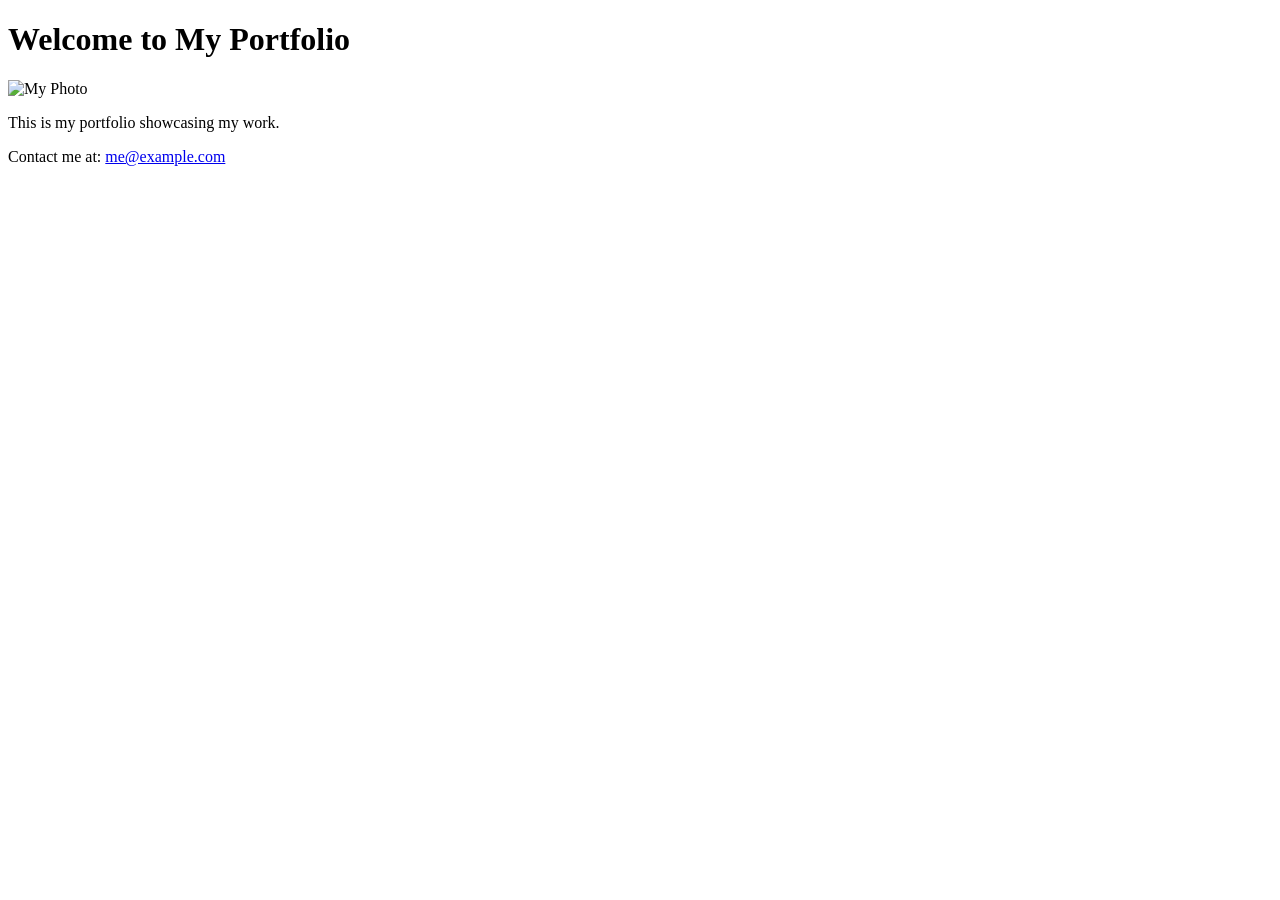
==== assets/index.html @ 0efcb41d "Updated index.html with new content and moved to assets/index.html" ====
<!DOCTYPE html>
<html lang="en">
<head>
    <meta charset="UTF-8">
    <meta name="viewport" content="width=device-width, initial-scale=1.0">
    <title>Portfolio</title>
    <link rel="stylesheet" href="assets/styles.css">
</head>
<body>
    <header>
        <h1>Welcome to My Portfolio</h1>
    </header>
    <main>
        <img src="assets/images/myphoto.jpg" alt="My Photo">
        <p>This is my portfolio showcasing my work.</p>
    </main>
    <footer>
        <p>Contact me at: <a href="mailto:me@example.com">me@example.com</a></p>
    </footer>
</body>
</html>
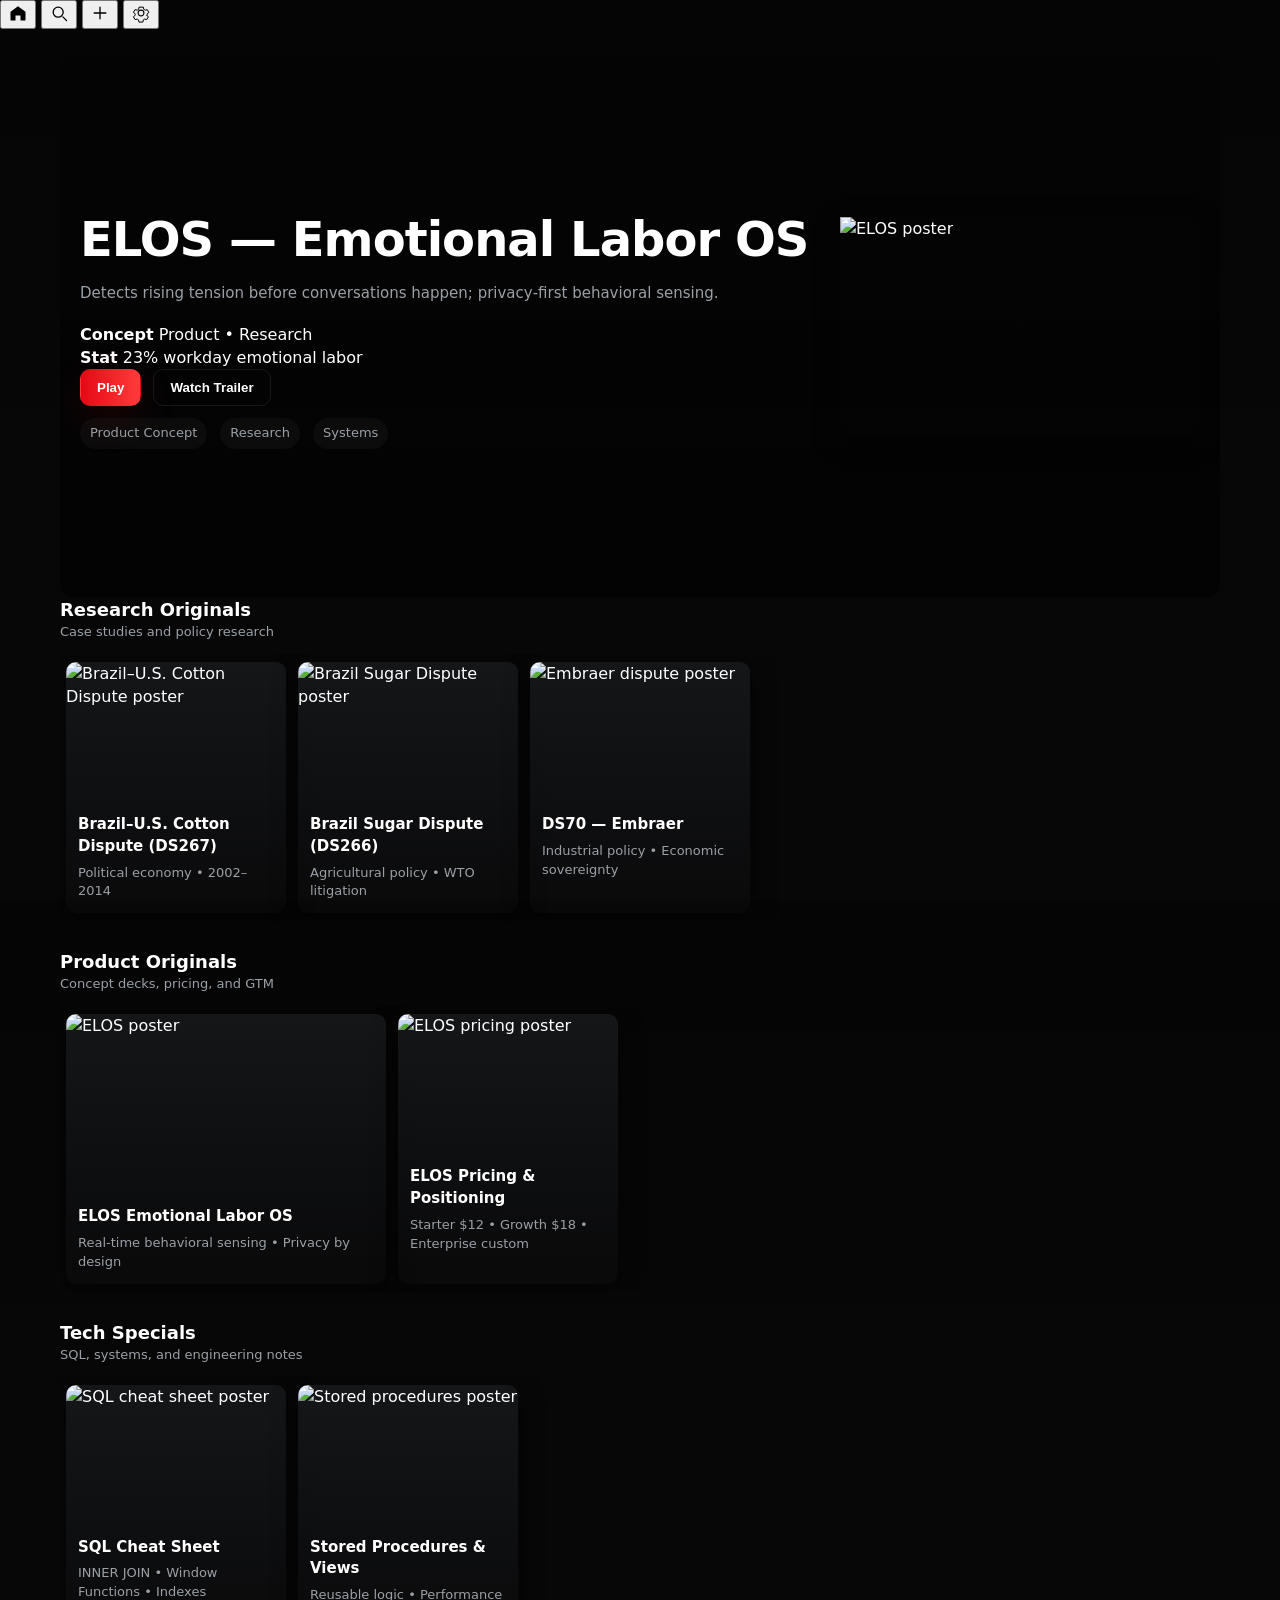
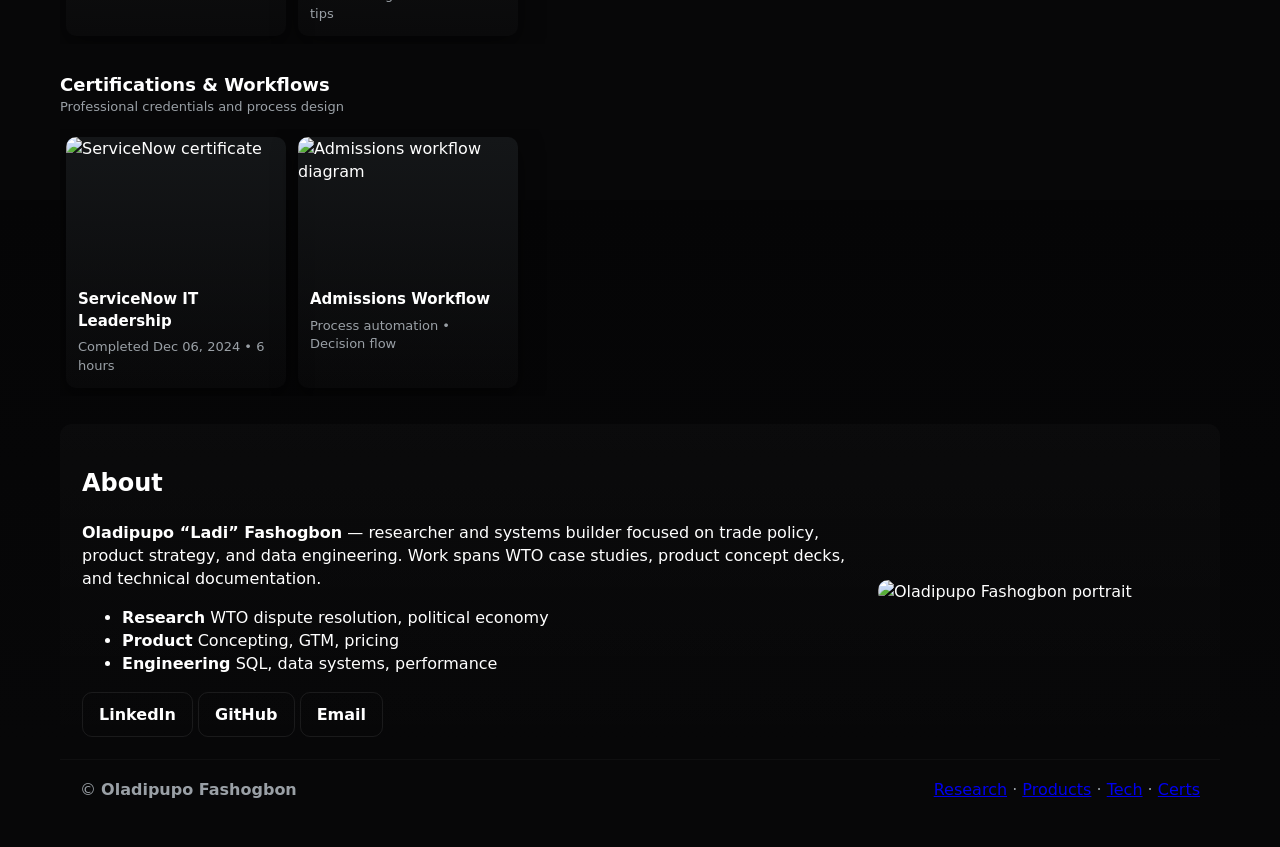
==== commit b2eace1e: "Update index.html" ====
--- a/assets/index.html
+++ b/assets/index.html
@@ -1,21 +1,261 @@
-<!DOCTYPE html>
+<!doctype html>
 <html lang="en">
 <head>
-    <meta charset="UTF-8">
-    <meta name="viewport" content="width=device-width, initial-scale=1.0">
-    <title>Portfolio</title>
-    <link rel="stylesheet" href="assets/styles.css">
+  <meta charset="utf-8" />
+  <meta name="viewport" content="width=device-width,initial-scale=1" />
+  <title>Oladipupo “Ladi” Fashogbon — Portfolio</title>
+  <link rel="stylesheet" href="styles.css" />
 </head>
 <body>
-    <header>
-        <h1>Welcome to My Portfolio</h1>
-    </header>
-    <main>
-        <img src="assets/images/myphoto.jpg" alt="My Photo">
-        <p>This is my portfolio showcasing my work.</p>
+  <div class="app">
+    <!-- Left navigation -->
+    <nav class="nav" aria-label="Primary">
+      <button class="nav-icon" title="Home" aria-label="Home">
+        <svg width="20" height="20" viewBox="0 0 24 24" fill="none" aria-hidden="true">
+          <path d="M3 10.5L12 4l9 6.5V20a1 1 0 0 1-1 1h-5v-6H9v6H4a1 1 0 0 1-1-1V10.5z" fill="currentColor"/>
+        </svg>
+      </button>
+      <button class="nav-icon" title="Search" aria-label="Search">
+        <svg width="20" height="20" viewBox="0 0 24 24" fill="none" aria-hidden="true">
+          <path d="M21 21l-4.35-4.35" stroke="currentColor" stroke-width="1.6" stroke-linecap="round" stroke-linejoin="round"/>
+          <circle cx="11" cy="11" r="6" stroke="currentColor" stroke-width="1.6" fill="none"/>
+        </svg>
+      </button>
+      <button class="nav-icon" title="My List" aria-label="My List">
+        <svg width="20" height="20" viewBox="0 0 24 24" fill="none" aria-hidden="true">
+          <path d="M12 5v14M5 12h14" stroke="currentColor" stroke-width="1.6" stroke-linecap="round" stroke-linejoin="round"/>
+        </svg>
+      </button>
+      <button class="nav-icon" title="Settings" aria-label="Settings">
+        <svg width="20" height="20" viewBox="0 0 24 24" fill="none" aria-hidden="true">
+          <path d="M12 15.5a3.5 3.5 0 1 0 0-7 3.5 3.5 0 0 0 0 7z" stroke="currentColor" stroke-width="1.4" fill="none"/>
+          <path d="M19.4 15a7.9 7.9 0 0 0 .1-1 7.9 7.9 0 0 0-.1-1l2.1-1.6-2-3.4-2.5.6a8 8 0 0 0-1.7-1l-.4-2.6H9.6l-.4 2.6a8 8 0 0 0-1.7 1L4.9 7.9 2.9 11.3 5 12.9a7.9 7.9 0 0 0 0 2l-2.1 1.6 2 3.4 2.5-.6a8 8 0 0 0 1.7 1l.4 2.6h4.8l.4-2.6a8 8 0 0 0 1.7-1l2.5.6 2-3.4-2.1-1.6z" stroke="currentColor" stroke-width="1.2" fill="none"/>
+        </svg>
+      </button>
+    </nav>
+
+    <!-- Main content -->
+    <main class="main" id="main">
+      <!-- Hero -->
+      <header class="hero" role="banner" aria-label="Featured">
+        <div class="hero-overlay" aria-hidden="true"></div>
+        <div class="hero-inner container">
+          <div class="hero-left">
+            <h1 class="name">ELOS — Emotional Labor OS</h1>
+            <p class="tagline">Detects rising tension before conversations happen; privacy‑first behavioral sensing.</p>
+
+            <div class="badges" aria-hidden="true">
+              <div class="badge"><strong>Concept</strong> <span class="score">Product • Research</span></div>
+              <div class="badge"><strong>Stat</strong> <span class="score">23% workday emotional labor</span></div>
+            </div>
+
+            <div class="hero-ctas">
+              <button class="btn play" data-feature="elos" aria-haspopup="dialog">Play</button>
+              <button class="btn trailer" data-feature="elos-trailer">Watch Trailer</button>
+            </div>
+
+            <div class="meta" style="margin-top:12px">
+              <span class="meta-pill">Product Concept</span>
+              <span class="meta-pill">Research</span>
+              <span class="meta-pill">Systems</span>
+            </div>
+          </div>
+
+          <div class="hero-right">
+            <div class="hero-poster" aria-hidden="true">
+              <!-- Replace with your preferred hero poster -->
+              <img src="assets/elos-poster.jpg" alt="ELOS poster" loading="lazy" />
+            </div>
+          </div>
+        </div>
+      </header>
+
+      <!-- Research Originals -->
+      <section class="row" id="research" aria-labelledby="research-title">
+        <div class="row-header container">
+          <div>
+            <h2 id="research-title" class="row-title">Research Originals</h2>
+            <p class="row-sub">Case studies and policy research</p>
+          </div>
+        </div>
+
+        <div class="carousel container" data-row="research" tabindex="0" aria-label="Research carousel">
+          <article class="card" data-id="ds267" tabindex="0" role="button" aria-pressed="false">
+            <div class="card-media">
+              <img src="assets/ds267-poster.jpg" alt="Brazil–U.S. Cotton Dispute poster" loading="lazy" />
+            </div>
+            <div class="card-meta">
+              <h3>Brazil–U.S. Cotton Dispute (DS267)</h3>
+              <p>Political economy • 2002–2014</p>
+            </div>
+          </article>
+
+          <article class="card" data-id="ds266" tabindex="0" role="button" aria-pressed="false">
+            <div class="card-media">
+              <img src="assets/ds266-poster.jpg" alt="Brazil Sugar Dispute poster" loading="lazy" />
+            </div>
+            <div class="card-meta">
+              <h3>Brazil Sugar Dispute (DS266)</h3>
+              <p>Agricultural policy • WTO litigation</p>
+            </div>
+          </article>
+
+          <article class="card" data-id="ds70" tabindex="0" role="button" aria-pressed="false">
+            <div class="card-media">
+              <img src="assets/ds70-poster.jpg" alt="Embraer dispute poster" loading="lazy" />
+            </div>
+            <div class="card-meta">
+              <h3>DS70 — Embraer</h3>
+              <p>Industrial policy • Economic sovereignty</p>
+            </div>
+          </article>
+        </div>
+      </section>
+
+      <!-- Product Originals -->
+      <section class="row" id="product" aria-labelledby="product-title">
+        <div class="row-header container">
+          <div>
+            <h2 id="product-title" class="row-title">Product Originals</h2>
+            <p class="row-sub">Concept decks, pricing, and GTM</p>
+          </div>
+        </div>
+
+        <div class="carousel container" data-row="product" tabindex="0" aria-label="Product carousel">
+          <article class="card featured" data-id="elos" tabindex="0" role="button" aria-pressed="false">
+            <div class="card-media">
+              <img src="assets/elos-poster.jpg" alt="ELOS poster" loading="lazy" />
+            </div>
+            <div class="card-meta">
+              <h3>ELOS Emotional Labor OS</h3>
+              <p>Real‑time behavioral sensing • Privacy by design</p>
+            </div>
+          </article>
+
+          <article class="card" data-id="elos-cost" tabindex="0" role="button" aria-pressed="false">
+            <div class="card-media">
+              <img src="assets/elos-pricing.jpg" alt="ELOS pricing poster" loading="lazy" />
+            </div>
+            <div class="card-meta">
+              <h3>ELOS Pricing & Positioning</h3>
+              <p>Starter $12 • Growth $18 • Enterprise custom</p>
+            </div>
+          </article>
+        </div>
+      </section>
+
+      <!-- Tech Specials -->
+      <section class="row" id="tech" aria-labelledby="tech-title">
+        <div class="row-header container">
+          <div>
+            <h2 id="tech-title" class="row-title">Tech Specials</h2>
+            <p class="row-sub">SQL, systems, and engineering notes</p>
+          </div>
+        </div>
+
+        <div class="carousel container" data-row="tech" tabindex="0" aria-label="Tech carousel">
+          <article class="card" data-id="sql" tabindex="0" role="button" aria-pressed="false">
+            <div class="card-media">
+              <img src="assets/sql-poster.jpg" alt="SQL cheat sheet poster" loading="lazy" />
+            </div>
+            <div class="card-meta">
+              <h3>SQL Cheat Sheet</h3>
+              <p>INNER JOIN • Window Functions • Indexes</p>
+            </div>
+          </article>
+
+          <article class="card" data-id="stored-proc" tabindex="0" role="button" aria-pressed="false">
+            <div class="card-media">
+              <img src="assets/sql-procs.jpg" alt="Stored procedures poster" loading="lazy" />
+            </div>
+            <div class="card-meta">
+              <h3>Stored Procedures & Views</h3>
+              <p>Reusable logic • Performance tips</p>
+            </div>
+          </article>
+        </div>
+      </section>
+
+      <!-- Certifications & Workflows -->
+      <section class="row" id="certs" aria-labelledby="certs-title">
+        <div class="row-header container">
+          <div>
+            <h2 id="certs-title" class="row-title">Certifications & Workflows</h2>
+            <p class="row-sub">Professional credentials and process design</p>
+          </div>
+        </div>
+
+        <div class="carousel container" data-row="certs" tabindex="0" aria-label="Certifications carousel">
+          <article class="card" data-id="servicenow" tabindex="0" role="button" aria-pressed="false">
+            <div class="card-media">
+              <img src="assets/servicenow-cert.jpg" alt="ServiceNow certificate" loading="lazy" />
+            </div>
+            <div class="card-meta">
+              <h3>ServiceNow IT Leadership</h3>
+              <p>Completed Dec 06, 2024 • 6 hours</p>
+            </div>
+          </article>
+
+          <article class="card" data-id="admissions" tabindex="0" role="button" aria-pressed="false">
+            <div class="card-media">
+              <img src="assets/admissions-flow.jpg" alt="Admissions workflow diagram" loading="lazy" />
+            </div>
+            <div class="card-meta">
+              <h3>Admissions Workflow</h3>
+              <p>Process automation • Decision flow</p>
+            </div>
+          </article>
+        </div>
+      </section>
+
+      <!-- About -->
+      <section id="about" class="about container" aria-labelledby="about-title">
+        <div class="about-left">
+          <h2 id="about-title">About</h2>
+          <p><strong>Oladipupo “Ladi” Fashogbon</strong> — researcher and systems builder focused on trade policy, product strategy, and data engineering. Work spans WTO case studies, product concept decks, and technical documentation.</p>
+
+          <ul class="skills" style="margin-top:12px">
+            <li><strong>Research</strong> WTO dispute resolution, political economy</li>
+            <li><strong>Product</strong> Concepting, GTM, pricing</li>
+            <li><strong>Engineering</strong> SQL, data systems, performance</li>
+          </ul>
+
+          <div class="contact" style="margin-top:12px">
+            <a class="btn" href="https://linkedin.com/in/oladipupo-f-3a620213a" target="_blank" rel="noopener">LinkedIn</a>
+            <a class="btn" href="https://github.com/ladicfash" target="_blank" rel="noopener">GitHub</a>
+            <a class="btn" href="mailto:you@example.com">Email</a>
+          </div>
+        </div>
+
+        <div class="about-right">
+          <!-- Your face photo used as profile image -->
+          <img src="assets/face.jpg" alt="Oladipupo Fashogbon portrait" loading="lazy" />
+        </div>
+      </section>
+
+      <!-- Footer -->
+      <footer class="site-footer" role="contentinfo">
+        <div class="footer-inner container">
+          <div>© <strong>Oladipupo Fashogbon</strong></div>
+          <div class="footer-links" aria-hidden="true">
+            <a href="#research">Research</a> ·
+            <a href="#product">Products</a> ·
+            <a href="#tech">Tech</a> ·
+            <a href="#certs">Certs</a>
+          </div>
+        </div>
+      </footer>
     </main>
-    <footer>
-        <p>Contact me at: <a href="mailto:me@example.com">me@example.com</a></p>
-    </footer>
+  </div>
+
+  <!-- Modal -->
+  <div id="modal" class="modal" aria-hidden="true">
+    <div class="modal-content" role="dialog" aria-modal="true" aria-labelledby="modal-title">
+      <button class="modal-close" aria-label="Close">×</button>
+      <div id="modal-body" tabindex="-1"></div>
+    </div>
+  </div>
+
+  <script src="app.js" type="module"></script>
 </body>
-</html>+</html>
--- a/assets/styles.css
+++ b/assets/styles.css
@@ -0,0 +1,150 @@
+
+
+:root{
+  --bg:#050506;
+  --panel:#0f1112;
+  --card:#141618;
+  --muted:#9aa0a6;
+  --accent:#e50914;
+  --glass:rgba(255,255,255,0.03);
+  --glass-2:rgba(255,255,255,0.02);
+  --max-width:1200px;
+  --gap:18px;
+  --radius:12px;
+  --shadow-lg:0 30px 80px rgba(0,0,0,0.7);
+  --shadow-sm:0 8px 24px rgba(0,0,0,0.5);
+  --transition:220ms cubic-bezier(.2,.9,.3,1);
+  --mono: ui-monospace, SFMono-Regular, Menlo, Monaco, "Roboto Mono", monospace;
+  --ui-font: Inter, system-ui, -apple-system, "Segoe UI", Roboto, "Helvetica Neue", Arial;
+  --card-aspect: 16/9;
+}
+
+/* Reset and base */
+*{box-sizing:border-box}
+html,body{height:100%}
+body{
+  margin:0;
+  background:linear-gradient(180deg,var(--bg),#070708 60%);
+  color:#fff;
+  font-family:var(--ui-font);
+  -webkit-font-smoothing:antialiased;
+  -moz-osx-font-smoothing:grayscale;
+  line-height:1.45;
+}
+
+/* Container */
+main{max-width:var(--max-width);margin:0 auto;padding:28px 20px}
+
+/* Hero */
+.hero{
+  position:relative;
+  min-height:60vh;
+  display:flex;
+  align-items:center;
+  padding:48px 0;
+  overflow:hidden;
+  border-radius:12px;
+}
+.hero-overlay{
+  position:absolute;inset:0;background:linear-gradient(180deg,rgba(0,0,0,0.25),rgba(0,0,0,0.6));
+  pointer-events:none;
+}
+.hero-inner{
+  position:relative;z-index:2;display:flex;gap:28px;align-items:center;width:100%;max-width:var(--max-width);margin:0 auto;padding:0 20px;
+}
+.hero-left{flex:1;min-width:0}
+.hero-right{width:360px;flex:0 0 360px}
+.hero-poster{width:100%;height:220px;object-fit:cover;border-radius:12px;box-shadow:var(--shadow-sm);display:block;transition:transform var(--transition)}
+.hero-poster:hover{transform:translateY(-6px) scale(1.01)}
+
+.name{font-size:clamp(28px,4.6vw,48px);margin:0 0 8px;letter-spacing:-0.02em}
+.tagline{color:var(--muted);margin:0 0 18px;font-size:15px}
+.hero-ctas{display:flex;gap:12px;margin-bottom:12px}
+.meta-pill{display:inline-block;background:var(--glass);padding:6px 10px;border-radius:999px;margin-right:8px;color:var(--muted);font-size:13px}
+
+/* Buttons */
+.btn{
+  display:inline-flex;align-items:center;gap:10px;padding:10px 16px;border-radius:10px;border:1px solid rgba(255,255,255,0.08);
+  background:transparent;color:#fff;font-weight:700;cursor:pointer;text-decoration:none;transition:transform var(--transition),box-shadow var(--transition);
+}
+.btn.play{background:linear-gradient(90deg,var(--accent),#ff3b3b);border-color:transparent;box-shadow:0 12px 40px rgba(229,9,20,0.12)}
+.btn.info{background:transparent;border:1px solid rgba(255,255,255,0.06)}
+.btn:focus{outline:none;box-shadow:0 0 0 4px rgba(229,9,20,0.12);border-radius:10px}
+
+/* Row / Carousel */
+.row{margin-bottom:28px}
+.row-header{display:flex;justify-content:space-between;align-items:flex-end;margin-bottom:12px}
+.row-title{font-size:18px;margin:0}
+.row-sub{color:var(--muted);margin:0;font-size:13px}
+.carousel{
+  display:flex;gap:12px;overflow:auto;padding:8px 6px;scroll-behavior:smooth;
+  -webkit-overflow-scrolling:touch;
+}
+.carousel::-webkit-scrollbar{height:10px}
+.carousel::-webkit-scrollbar-thumb{background:rgba(255,255,255,0.05);border-radius:999px}
+
+/* Card */
+.card{
+  --card-w:220px;
+  min-width:var(--card-w);
+  background:linear-gradient(180deg,var(--card),rgba(255,255,255,0.01));
+  border-radius:10px;overflow:hidden;cursor:pointer;flex:0 0 var(--card-w);
+  box-shadow:var(--shadow-sm);transition:transform var(--transition),box-shadow var(--transition);
+  display:flex;flex-direction:column;
+}
+.card:focus-visible{outline:none;box-shadow:0 0 0 4px rgba(229,9,20,0.12)}
+.card:hover{transform:translateY(-8px);box-shadow:var(--shadow-lg)}
+.card img{width:100%;height:140px;object-fit:cover;display:block}
+.card-meta{padding:12px}
+.card-meta h3{margin:0 0 6px;font-size:15px}
+.card-meta p{margin:0;color:var(--muted);font-size:13px}
+
+/* Featured / larger card */
+.card.featured{--card-w:320px}
+.card.featured img{height:180px}
+
+/* About section */
+.about{background:linear-gradient(180deg,rgba(255,255,255,0.02),transparent);padding:22px;border-radius:12px;display:flex;gap:20px;align-items:center}
+.about-left{flex:1}
+.about-right{width:320px;flex:0 0 320px}
+.about img{width:100%;border-radius:10px;display:block}
+
+/* Modal */
+.modal{position:fixed;inset:0;display:none;align-items:center;justify-content:center;background:rgba(0,0,0,0.6);padding:20px;z-index:1200}
+.modal[aria-hidden="false"]{display:flex}
+.modal-content{background:linear-gradient(180deg,#0b0b0b,#0f0f10);padding:20px;border-radius:12px;max-width:900px;width:100%;max-height:86vh;overflow:auto;position:relative;box-shadow:var(--shadow-lg)}
+.modal-close{position:absolute;right:12px;top:12px;background:transparent;border:0;color:#fff;font-size:22px;cursor:pointer}
+.modal-content h2{margin-top:0}
+blockquote{border-left:3px solid var(--accent);padding-left:12px;color:var(--muted);margin:12px 0}
+
+/* Footer */
+.site-footer{padding:18px 20px;background:transparent;border-top:1px solid rgba(255,255,255,0.03);color:var(--muted)}
+.footer-inner{max-width:var(--max-width);margin:0 auto;display:flex;justify-content:space-between;align-items:center}
+
+/* Responsive */
+@media (max-width:900px){
+  .hero-inner{flex-direction:column;align-items:flex-start;padding:28px}
+  .hero-right{width:100%;order:2}
+  .hero-poster{height:220px;object-fit:cover}
+  .about-inner{flex-direction:column}
+  .about-right{width:100%}
+  .card{--card-w:180px;min-width:180px}
+  .card.featured{--card-w:260px}
+}
+@media (max-width:600px){
+  main{padding:18px 12px}
+  .name{font-size:24px}
+  .hero-poster{height:180px}
+  .card{--card-w:150px;min-width:150px}
+}
+
+/* Reduced motion */
+@media (prefers-reduced-motion: reduce){
+  :root{--transition:0ms}
+  .card,.hero-poster{transition:none}
+  .carousel{scroll-behavior:auto}
+}
+
+/* Small helpers */
+.kicker{font-size:12px;color:var(--muted);text-transform:uppercase;letter-spacing:0.12em}
+.code-inline{font-family:var(--mono);background:rgba(255,255,255,0.02);padding:2px 6px;border-radius:6px;color:#d6d6d6;font-size:13px}
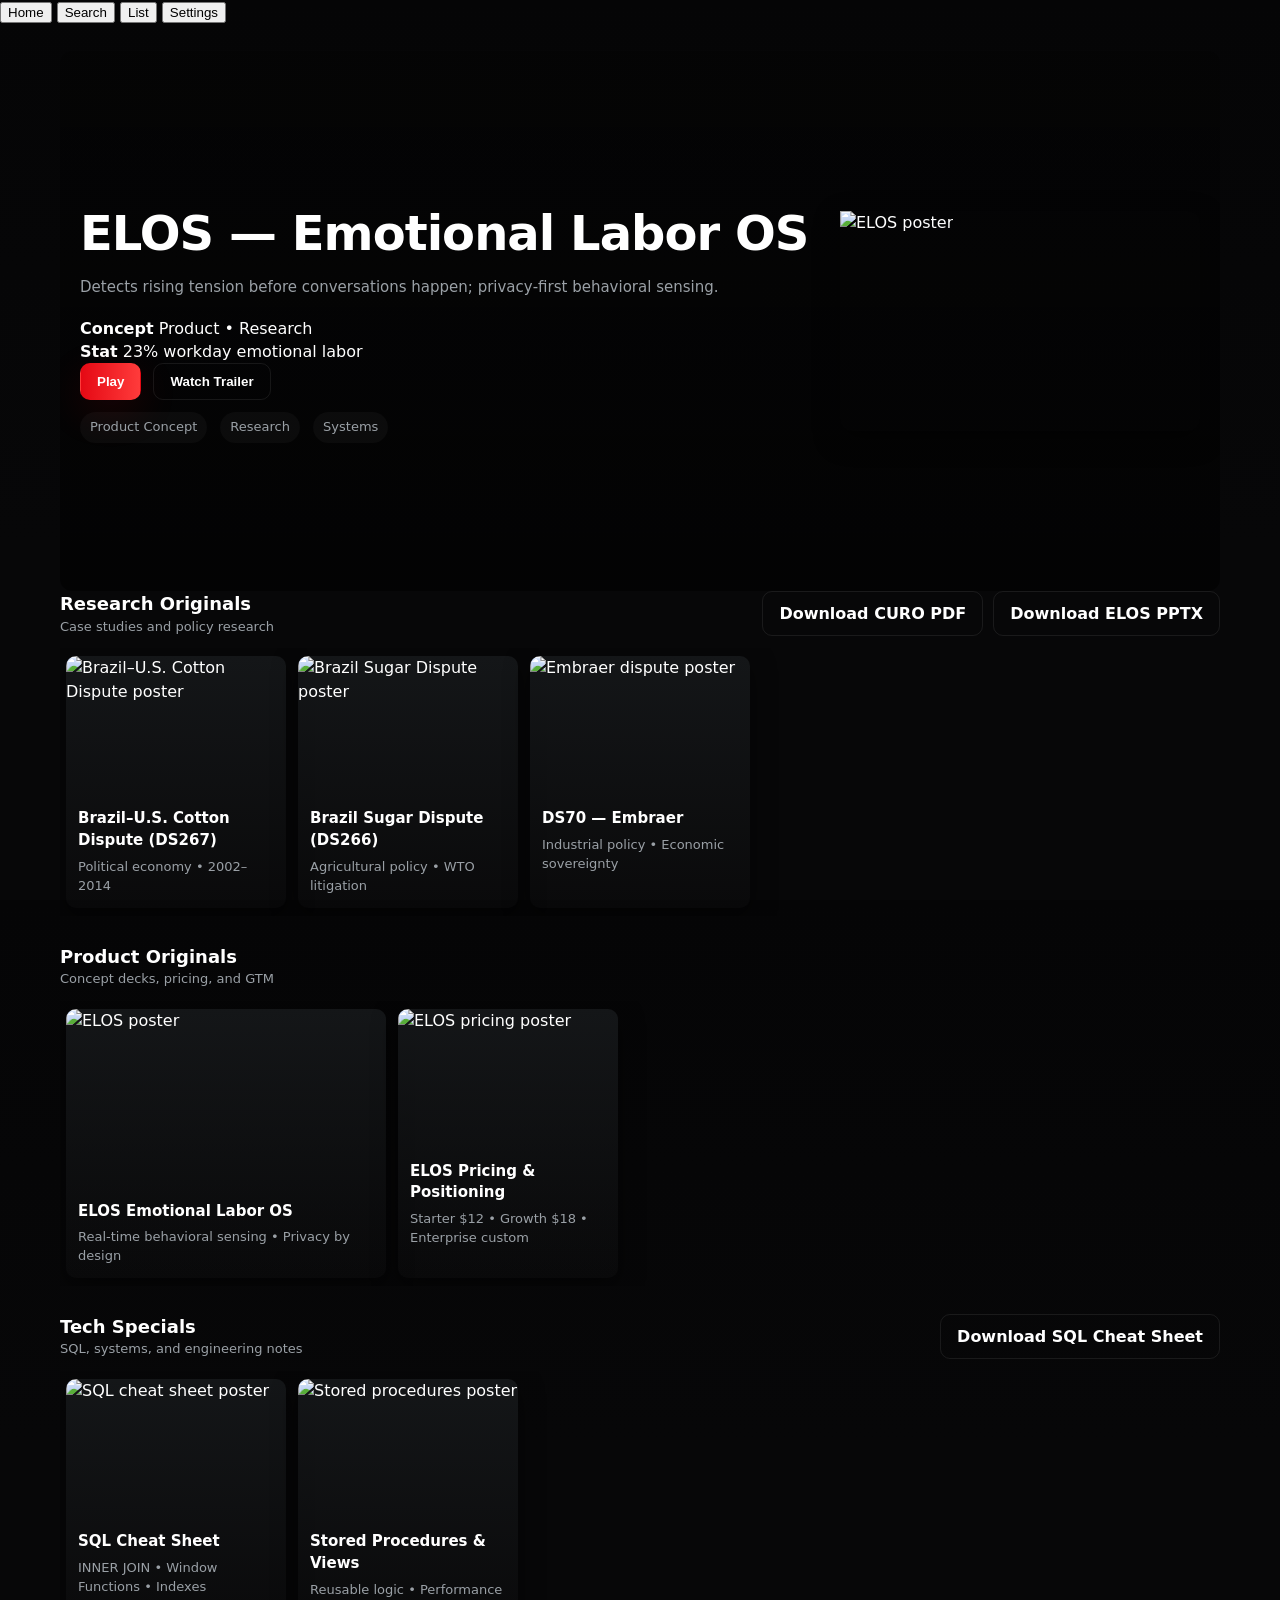
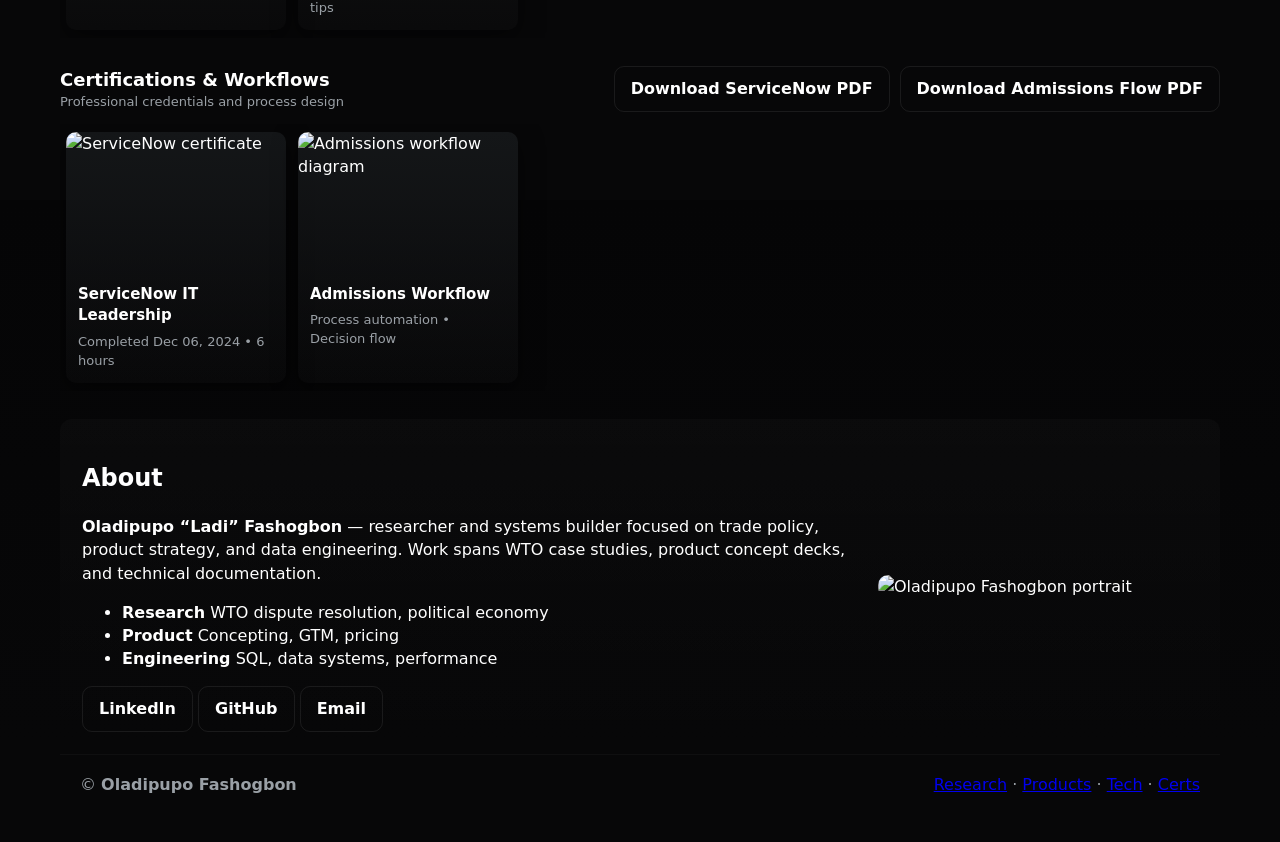
==== commit b289afd5: "Update index.html" ====
--- a/assets/index.html
+++ b/assets/index.html
@@ -10,28 +10,10 @@
   <div class="app">
     <!-- Left navigation -->
     <nav class="nav" aria-label="Primary">
-      <button class="nav-icon" title="Home" aria-label="Home">
-        <svg width="20" height="20" viewBox="0 0 24 24" fill="none" aria-hidden="true">
-          <path d="M3 10.5L12 4l9 6.5V20a1 1 0 0 1-1 1h-5v-6H9v6H4a1 1 0 0 1-1-1V10.5z" fill="currentColor"/>
-        </svg>
-      </button>
-      <button class="nav-icon" title="Search" aria-label="Search">
-        <svg width="20" height="20" viewBox="0 0 24 24" fill="none" aria-hidden="true">
-          <path d="M21 21l-4.35-4.35" stroke="currentColor" stroke-width="1.6" stroke-linecap="round" stroke-linejoin="round"/>
-          <circle cx="11" cy="11" r="6" stroke="currentColor" stroke-width="1.6" fill="none"/>
-        </svg>
-      </button>
-      <button class="nav-icon" title="My List" aria-label="My List">
-        <svg width="20" height="20" viewBox="0 0 24 24" fill="none" aria-hidden="true">
-          <path d="M12 5v14M5 12h14" stroke="currentColor" stroke-width="1.6" stroke-linecap="round" stroke-linejoin="round"/>
-        </svg>
-      </button>
-      <button class="nav-icon" title="Settings" aria-label="Settings">
-        <svg width="20" height="20" viewBox="0 0 24 24" fill="none" aria-hidden="true">
-          <path d="M12 15.5a3.5 3.5 0 1 0 0-7 3.5 3.5 0 0 0 0 7z" stroke="currentColor" stroke-width="1.4" fill="none"/>
-          <path d="M19.4 15a7.9 7.9 0 0 0 .1-1 7.9 7.9 0 0 0-.1-1l2.1-1.6-2-3.4-2.5.6a8 8 0 0 0-1.7-1l-.4-2.6H9.6l-.4 2.6a8 8 0 0 0-1.7 1L4.9 7.9 2.9 11.3 5 12.9a7.9 7.9 0 0 0 0 2l-2.1 1.6 2 3.4 2.5-.6a8 8 0 0 0 1.7 1l.4 2.6h4.8l.4-2.6a8 8 0 0 0 1.7-1l2.5.6 2-3.4-2.1-1.6z" stroke="currentColor" stroke-width="1.2" fill="none"/>
-        </svg>
-      </button>
+      <button class="nav-icon" title="Home" aria-label="Home">Home</button>
+      <button class="nav-icon" title="Search" aria-label="Search">Search</button>
+      <button class="nav-icon" title="My List" aria-label="My List">List</button>
+      <button class="nav-icon" title="Settings" aria-label="Settings">Settings</button>
     </nav>
 
     <!-- Main content -->
@@ -63,7 +45,6 @@
 
           <div class="hero-right">
             <div class="hero-poster" aria-hidden="true">
-              <!-- Replace with your preferred hero poster -->
               <img src="assets/elos-poster.jpg" alt="ELOS poster" loading="lazy" />
             </div>
           </div>
@@ -77,6 +58,12 @@
             <h2 id="research-title" class="row-title">Research Originals</h2>
             <p class="row-sub">Case studies and policy research</p>
           </div>
+
+          <!-- Quick links to repository PDFs (root-level files) -->
+          <div class="row-links" style="display:flex;gap:10px;align-items:center">
+            <a class="btn" href="CURO symposium:SPIA Colloquim presentation .pdf" download>Download CURO PDF</a>
+            <a class="btn" href="ELOS Big4 v4.pptx" download>Download ELOS PPTX</a>
+          </div>
         </div>
 
         <div class="carousel container" data-row="research" tabindex="0" aria-label="Research carousel">
@@ -151,6 +138,11 @@
             <h2 id="tech-title" class="row-title">Tech Specials</h2>
             <p class="row-sub">SQL, systems, and engineering notes</p>
           </div>
+
+          <!-- Quick link to SQL PDF (root-level file) -->
+          <div style="display:flex;gap:10px;align-items:center">
+            <a class="btn" href="sqladvancedcheatsheet_ladi.pdf" download>Download SQL Cheat Sheet</a>
+          </div>
         </div>
 
         <div class="carousel container" data-row="tech" tabindex="0" aria-label="Tech carousel">
@@ -182,6 +174,12 @@
           <div>
             <h2 id="certs-title" class="row-title">Certifications & Workflows</h2>
             <p class="row-sub">Professional credentials and process design</p>
+          </div>
+
+          <!-- Quick links to certificate and other root-level docs -->
+          <div style="display:flex;gap:10px;align-items:center">
+            <a class="btn" href="document_pdfservicenow.pdf" download>Download ServiceNow PDF</a>
+            <a class="btn" href="ex1_main.pdf" download>Download Admissions Flow PDF</a>
           </div>
         </div>
 
@@ -228,7 +226,6 @@
         </div>
 
         <div class="about-right">
-          <!-- Your face photo used as profile image -->
           <img src="assets/face.jpg" alt="Oladipupo Fashogbon portrait" loading="lazy" />
         </div>
       </section>
@@ -256,6 +253,7 @@
     </div>
   </div>
 
-  <script src="app.js" type="module"></script>
+  <!-- Note: app.js has been moved into assets/ per your repo structure -->
+  <script src="assets/app.js" type="module"></script>
 </body>
 </html>
